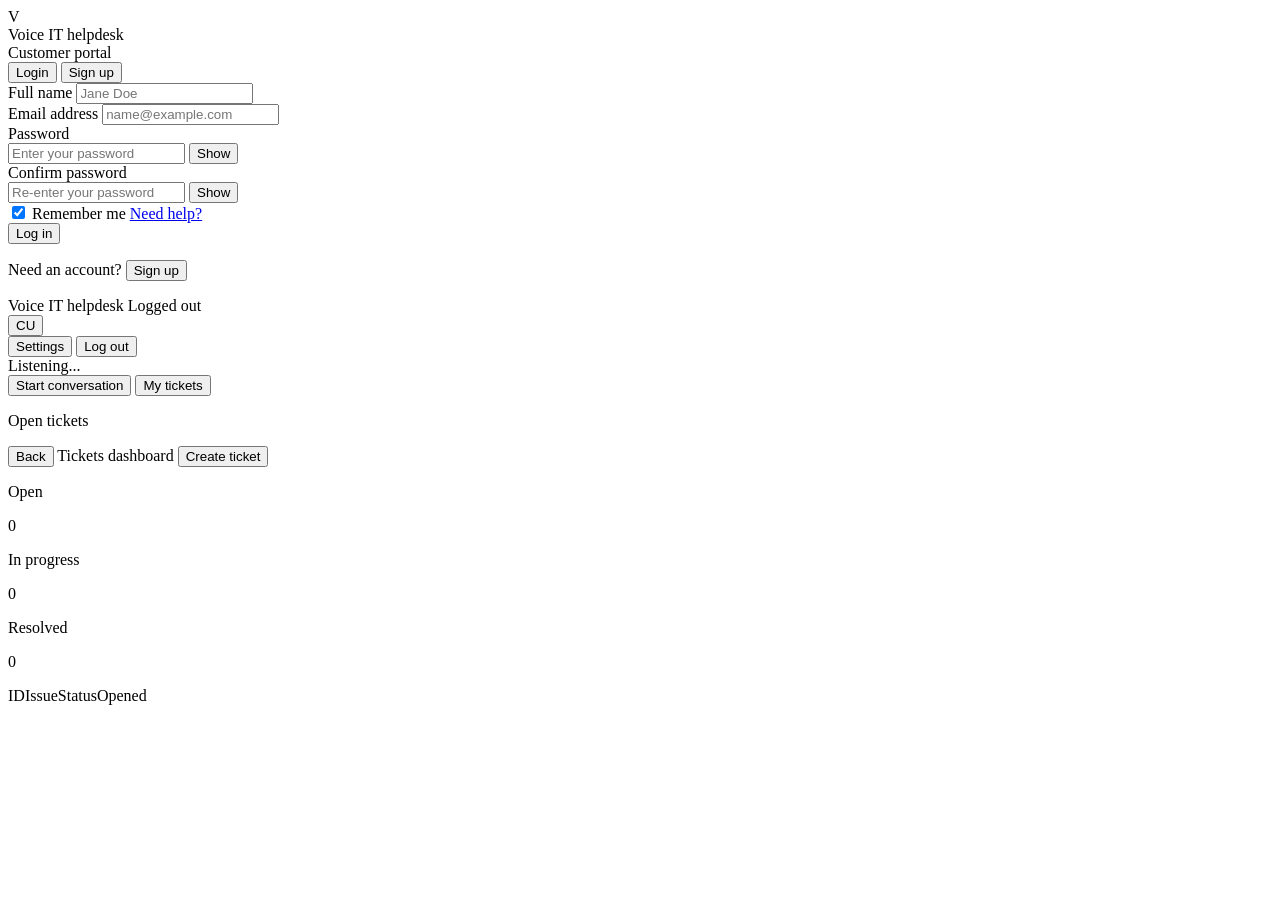
==== frontend/Login.html @ 1dd22ba6 "Login pages" ====
<!DOCTYPE html>
<html lang="en">
<head>
  <meta charset="UTF-8" />
  <meta name="viewport" content="width=device-width, initial-scale=1.0" />
  <title>Voice IT Helpdesk</title>
  <link rel="stylesheet" href="Login.css" />
</head>
<body>

  <div id="auth-screen" class="auth-screen">
    <div class="auth-card">
      <div class="brand-row">
        <div class="brand-icon">V</div>
        <div>
          <div class="brand-title">Voice IT helpdesk</div>
          <div class="brand-subtitle">Customer portal</div>
        </div>
      </div>

      <div class="auth-tabs" role="tablist" aria-label="Authentication options">
        <button type="button" class="auth-tab active" data-mode="login">Login</button>
        <button type="button" class="auth-tab" data-mode="signup">Sign up</button>
      </div>

      <form id="auth-form" novalidate>
        <div id="full-name-row" class="field hidden">
          <label for="full-name">Full name</label>
          <input id="full-name" name="full_name" type="text" placeholder="Jane Doe" maxlength="100" />
        </div>

        <div class="field">
          <label for="email">Email address</label>
          <input id="email" name="email" type="email" placeholder="name@example.com" autocomplete="email" required />
        </div>

        <div class="field">
          <label for="password">Password</label>
          <div class="password-wrap">
            <input id="password" name="password" type="password" placeholder="Enter your password" autocomplete="current-password" required />
            <button type="button" class="toggle-password" data-target="password" aria-label="Show password">Show</button>
          </div>
        </div>

        <div id="confirm-password-row" class="field hidden">
          <label for="confirm-password">Confirm password</label>
          <div class="password-wrap">
            <input id="confirm-password" name="confirm_password" type="password" placeholder="Re-enter your password" autocomplete="new-password" />
            <button type="button" class="toggle-password" data-target="confirm-password" aria-label="Show confirm password">Show</button>
          </div>
        </div>

        <div class="form-row compact">
          <label class="checkbox-row"><input type="checkbox" id="remember-me" checked /> Remember me</label>
          <a href="#" class="text-link" tabindex="-1">Need help?</a>
        </div>

        <div id="auth-message" class="auth-message" role="alert" aria-live="polite"></div>

        <button id="auth-submit" type="submit" class="primary-btn">Log in</button>
      </form>

      <p class="auth-footer">
        <span id="auth-switch-label">Need an account?</span>
        <button type="button" id="auth-switch" class="link-button">Sign up</button>
      </p>
    </div>
  </div>

  <div id="app-shell" class="hidden">
    <div class="app-card">
      <header class="app-header">
        <span class="app-title">Voice IT helpdesk</span>
        <span class="session-status">
          <span class="status-dot"></span>
          <span id="session-label">Session active</span>
        </span>

        <div class="profile-wrap">
          <button id="profile-btn" class="avatar-btn" aria-label="Profile menu">AR</button>
          <div id="profile-menu" class="profile-menu">
            <button id="settings-btn">Settings</button>
            <button id="logout-btn" class="danger">Log out</button>
          </div>
        </div>
      </header>

      <section id="chat-view">
        <div class="chat-layout">
          <div class="chat-panel">
            <div class="listening-pill">Listening...</div>

            <div id="message-list" class="message-list">
              <!-- messages injected by app.js -->
            </div>

            <div class="controls">
              <button id="start-btn">Start conversation</button>
              <button id="tickets-btn">My tickets</button>
            </div>
          </div>

          <div class="sidebar">
            <p class="sidebar-label">Open tickets</p>
            <div id="sidebar-tickets"></div>
          </div>
        </div>
      </section>

      <section id="dashboard-view" class="hidden">
        <div class="dashboard-toolbar">
          <button id="back-btn">Back</button>
          <span class="dashboard-title">Tickets dashboard</span>
          <button id="create-btn">Create ticket</button>
        </div>

        <div class="stats-row">
          <div class="stat-card"><p class="stat-label">Open</p><p id="stat-open" class="stat-value">0</p></div>
          <div class="stat-card"><p class="stat-label">In progress</p><p id="stat-progress" class="stat-value">0</p></div>
          <div class="stat-card"><p class="stat-label">Resolved</p><p id="stat-resolved" class="stat-value">0</p></div>
        </div>

        <div class="ticket-table">
          <div class="ticket-row header-row">
            <span>ID</span><span>Issue</span><span>Status</span><span>Opened</span><span></span>
          </div>
          <div id="ticket-rows"></div>
        </div>
      </section>
    </div>
  </div>

  <script src="login.js"></script>
</body>
</html>
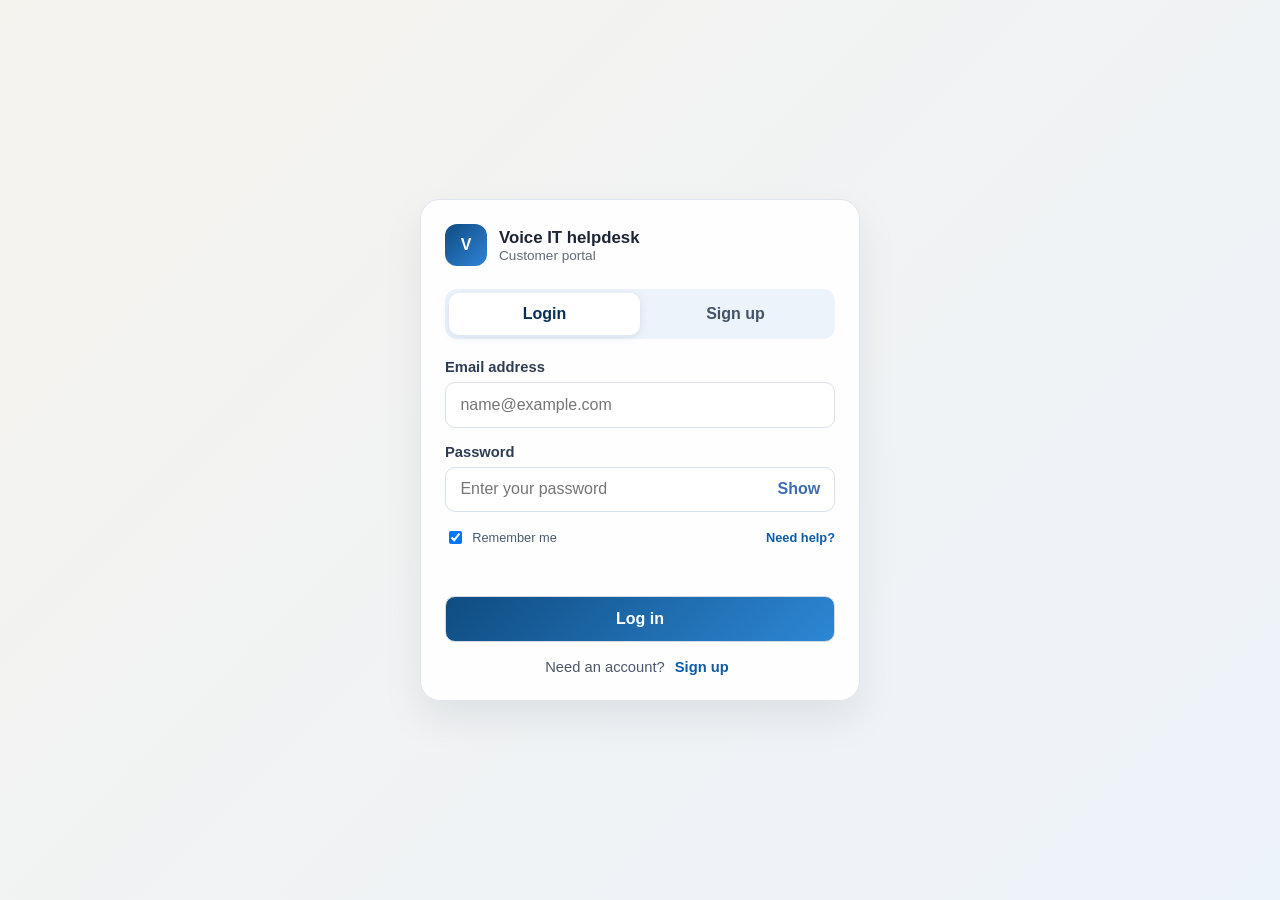
==== commit 01530829: "restructure codebase fixing" ====
--- a/frontend/Login.html
+++ b/frontend/Login.html
@@ -4,7 +4,7 @@
   <meta charset="UTF-8" />
   <meta name="viewport" content="width=device-width, initial-scale=1.0" />
   <title>Voice IT Helpdesk</title>
-  <link rel="stylesheet" href="Login.css" />
+  <link rel="stylesheet" href="login.css" />
 </head>
 <body>
 
--- a/frontend/login.css
+++ b/frontend/login.css
@@ -0,0 +1,586 @@
+* {
+  box-sizing: border-box;
+}
+
+body {
+  margin: 0;
+  font-family: -apple-system, BlinkMacSystemFont, "Segoe UI", Roboto, sans-serif;
+  background: linear-gradient(135deg, #f5f3ee 0%, #edf3fa 100%);
+  color: #1d2433;
+}
+
+button,
+input {
+  font: inherit;
+}
+
+button {
+  cursor: pointer;
+}
+
+.hidden {
+  display: none !important;
+}
+
+.auth-screen {
+  min-height: 100vh;
+  display: grid;
+  place-items: center;
+  padding: 2rem 1rem;
+}
+
+.auth-card {
+  width: min(100%, 440px);
+  background: rgba(255, 255, 255, 0.95);
+  border: 1px solid #dfe5ef;
+  border-radius: 20px;
+  box-shadow: 0 18px 40px rgba(14, 23, 38, 0.08);
+  padding: 1.5rem;
+}
+
+.brand-row {
+  display: flex;
+  align-items: center;
+  gap: 0.75rem;
+  margin-bottom: 1.4rem;
+}
+
+.brand-icon {
+  width: 42px;
+  height: 42px;
+  border-radius: 12px;
+  background: linear-gradient(135deg, #0f4c81 0%, #3083d9 100%);
+  color: #ffffff;
+  display: grid;
+  place-items: center;
+  font-weight: 700;
+}
+
+.brand-title {
+  font-weight: 700;
+  font-size: 1.05rem;
+}
+
+.brand-subtitle {
+  color: #5f6b7a;
+  font-size: 0.85rem;
+}
+
+.auth-tabs {
+  display: grid;
+  grid-template-columns: repeat(2, minmax(0, 1fr));
+  background: #edf3fa;
+  border-radius: 12px;
+  padding: 0.25rem;
+  margin-bottom: 1.25rem;
+}
+
+.auth-tab {
+  border: none;
+  background: transparent;
+  color: #42536a;
+  border-radius: 10px;
+  padding: 0.75rem 1rem;
+  font-weight: 600;
+}
+
+.auth-tab.active {
+  background: #ffffff;
+  color: #092f57;
+  box-shadow: 0 2px 8px rgba(15, 76, 129, 0.12);
+}
+
+.field {
+  margin-bottom: 1rem;
+}
+
+.field label {
+  display: block;
+  margin-bottom: 0.45rem;
+  color: #2f3d52;
+  font-size: 0.92rem;
+  font-weight: 600;
+}
+
+.field input {
+  width: 100%;
+  border: 1px solid #d7e1ec;
+  border-radius: 10px;
+  padding: 0.8rem 0.9rem;
+  background: #fff;
+  color: #142130;
+}
+
+.field input:focus {
+  outline: 2px solid rgba(48, 131, 217, 0.18);
+  border-color: #3b8fe9;
+}
+
+.password-wrap {
+  position: relative;
+}
+
+.password-wrap input {
+  padding-right: 4.5rem;
+}
+
+.toggle-password {
+  position: absolute;
+  top: 50%;
+  right: 0.55rem;
+  transform: translateY(-50%);
+  border: none;
+  background: transparent;
+  color: #3d6db2;
+  font-weight: 600;
+}
+
+.form-row {
+  display: flex;
+  align-items: center;
+  justify-content: space-between;
+  gap: 0.75rem;
+  margin: 0.25rem 0 1rem;
+}
+
+.form-row.compact {
+  font-size: 0.8rem;
+}
+
+.checkbox-row {
+  display: inline-flex;
+  align-items: center;
+  gap: 0.45rem;
+  color: #4a5b6f;
+}
+
+.checkbox-row input {
+  width: auto;
+}
+
+.text-link,
+.link-button {
+  color: #0d5ca7;
+  font-weight: 600;
+  text-decoration: none;
+  background: transparent;
+  border: none;
+}
+
+.auth-message {
+  min-height: 20px;
+  margin-bottom: 0.8rem;
+  font-size: 0.88rem;
+  font-weight: 600;
+}
+
+.auth-message.error {
+  color: #b12727;
+}
+
+.auth-message.success {
+  color: #1f7a50;
+}
+
+.primary-btn,
+.controls button,
+.dashboard-toolbar button {
+  border: 1px solid #d3d9e4;
+  border-radius: 10px;
+  background: linear-gradient(135deg, #0f4c81 0%, #2d87d4 100%);
+  color: #ffffff;
+  padding: 0.8rem 1rem;
+  font-weight: 600;
+}
+
+.primary-btn {
+  width: 100%;
+}
+
+.auth-footer {
+  text-align: center;
+  color: #49586c;
+  margin: 1rem 0 0;
+  font-size: 0.92rem;
+}
+
+.app-card {
+  max-width: 720px;
+  margin: 0 auto;
+  background: #ffffff;
+  border: 1px solid #e0ded6;
+  border-radius: 12px;
+  overflow: hidden;
+}
+
+.app-header {
+  display: flex;
+  align-items: center;
+  gap: 10px;
+  padding: 0.9rem 1.1rem;
+  border-bottom: 1px solid #e0ded6;
+  position: relative;
+}
+
+.app-title {
+  font-size: 15px;
+  font-weight: 600;
+}
+
+.session-status {
+  margin-left: auto;
+  display: flex;
+  align-items: center;
+  gap: 6px;
+  font-size: 12px;
+  color: #6b6a63;
+}
+
+.status-dot {
+  width: 8px;
+  height: 8px;
+  border-radius: 50%;
+  background: #3b6d11;
+}
+
+.profile-wrap {
+  position: relative;
+}
+
+.avatar-btn {
+  width: 32px;
+  height: 32px;
+  border-radius: 50%;
+  border: none;
+  background: #d6e6f8;
+  color: #0c447c;
+  font-size: 13px;
+  font-weight: 600;
+  cursor: pointer;
+}
+
+.profile-menu {
+  display: none;
+  position: absolute;
+  top: 40px;
+  right: 0;
+  background: #ffffff;
+  border: 1px solid #e0ded6;
+  border-radius: 8px;
+  min-width: 150px;
+  box-shadow: 0 4px 12px rgba(0, 0, 0, 0.08);
+  z-index: 10;
+  overflow: hidden;
+}
+
+.profile-menu.open {
+  display: block;
+}
+
+.profile-menu button {
+  width: 100%;
+  text-align: left;
+  border: none;
+  background: transparent;
+  padding: 10px 12px;
+  font-size: 13px;
+  cursor: pointer;
+}
+
+.profile-menu button:hover {
+  background: #f5f4ef;
+}
+
+.profile-menu button.danger {
+  color: #a32d2d;
+  border-top: 1px solid #e0ded6;
+}
+
+.chat-layout {
+  display: grid;
+  grid-template-columns: 2fr 1fr;
+}
+
+.chat-panel {
+  padding: 1rem;
+  border-right: 1px solid #e0ded6;
+}
+
+.listening-pill {
+  display: inline-flex;
+  align-items: center;
+  gap: 8px;
+  padding: 8px 12px;
+  background: #e6f1fb;
+  color: #185fa5;
+  border-radius: 8px;
+  margin-bottom: 1rem;
+  font-size: 13px;
+}
+
+.message-list {
+  display: flex;
+  flex-direction: column;
+  gap: 10px;
+  min-height: 120px;
+}
+
+.message {
+  max-width: 80%;
+  padding: 8px 12px;
+  border-radius: 8px;
+  font-size: 14px;
+}
+
+.message .role {
+  font-size: 12px;
+  color: #9c9a91;
+  margin: 0 0 2px;
+}
+
+.message p {
+  margin: 0;
+}
+
+.message.user {
+  align-self: flex-end;
+  background: #f1efe8;
+}
+
+.message.agent {
+  align-self: flex-start;
+  background: #ffffff;
+  border: 1px solid #e0ded6;
+}
+
+.controls {
+  display: flex;
+  gap: 8px;
+  margin-top: 1.25rem;
+}
+
+.controls button,
+.dashboard-toolbar button {
+  flex: 1;
+  padding: 8px 12px;
+  border-radius: 8px;
+  border: 1px solid #d3d1c7;
+  background: #ffffff;
+  color: #1d2433;
+  font-size: 14px;
+  cursor: pointer;
+}
+
+.controls button:hover,
+.dashboard-toolbar button:hover {
+  background: #f5f4ef;
+}
+
+.sidebar {
+  padding: 1rem;
+}
+
+.sidebar-label {
+  font-size: 13px;
+  color: #6b6a63;
+  margin: 0 0 10px;
+}
+
+.ticket-card {
+  border: 1px solid #e0ded6;
+  border-radius: 8px;
+  padding: 8px 10px;
+  margin-bottom: 8px;
+  font-size: 13px;
+}
+
+.ticket-card .status {
+  font-size: 12px;
+  color: #6b6a63;
+  margin-top: 2px;
+}
+
+#dashboard-view {
+  padding: 1rem;
+}
+
+.stats-row {
+  display: grid;
+  grid-template-columns: repeat(3, minmax(0, 1fr));
+  gap: 12px;
+  margin-top: 1rem;
+}
+
+.stat-card {
+  border: 1px solid #e0ded6;
+  background: #f9fafc;
+  border-radius: 10px;
+  padding: 0.8rem;
+}
+
+.stat-label {
+  margin: 0;
+  font-size: 12px;
+  color: #66809a;
+}
+
+.stat-value {
+  margin: 0.35rem 0 0;
+  font-size: 1.6rem;
+  font-weight: 700;
+}
+
+.ticket-table {
+  margin-top: 1rem;
+  border: 1px solid #e0ded6;
+  border-radius: 10px;
+  overflow: hidden;
+}
+
+.ticket-row {
+  display: grid;
+  grid-template-columns: 80px 2fr 1.2fr 1fr 90px;
+  gap: 0.5rem;
+  align-items: center;
+  padding: 0.8rem 0.9rem;
+  border-bottom: 1px solid #eee;
+}
+
+.header-row {
+  background: #f5f8fd;
+  font-weight: 700;
+  color: #4d5f77;
+}
+
+.status-open {
+  color: #1c6b46;
+}
+
+.status-in_progress {
+  color: #b66c08;
+}
+
+.status-resolved {
+  color: #275793;
+}
+
+.delete-btn {
+  background: #fff0f0;
+  border: 1px solid #f7c2c2;
+  color: #b12727;
+  border-radius: 8px;
+  padding: 0.45rem 0.6rem;
+}
+
+@media (max-width: 640px) {
+  body {
+    padding: 0;
+  }
+
+  .app-card {
+    border-radius: 0;
+  }
+
+  .chat-layout {
+    grid-template-columns: 1fr;
+  }
+
+  .chat-panel {
+    border-right: none;
+    border-bottom: 1px solid #e0ded6;
+  }
+
+  .stats-row {
+    grid-template-columns: 1fr;
+  }
+
+  .ticket-row {
+    grid-template-columns: 1fr;
+    gap: 0.3rem;
+    padding: 0.8rem 0.9rem;
+  }
+
+  .header-row {
+    display: none;
+  }
+}
+
+.dashboard-toolbar {
+  display: flex;
+  align-items: center;
+  gap: 8px;
+  margin-bottom: 1rem;
+}
+
+.dashboard-toolbar button {
+  flex: none;
+}
+
+.dashboard-title {
+  font-size: 15px;
+  font-weight: 600;
+}
+
+#create-btn {
+  margin-left: auto;
+}
+
+.stats-row {
+  display: grid;
+  grid-template-columns: repeat(3, 1fr);
+  gap: 10px;
+  margin-bottom: 1rem;
+}
+
+.stat-card {
+  background: #f1efe8;
+  border-radius: 8px;
+  padding: 12px;
+}
+
+.stat-label {
+  font-size: 12px;
+  color: #6b6a63;
+  margin: 0;
+}
+
+.stat-value {
+  font-size: 20px;
+  font-weight: 600;
+  margin: 4px 0 0;
+}
+
+.ticket-table {
+  border: 1px solid #e0ded6;
+  border-radius: 8px;
+  overflow: hidden;
+}
+
+.ticket-row {
+  display: grid;
+  grid-template-columns: 70px 1fr 100px 90px 36px;
+  gap: 8px;
+  padding: 10px 12px;
+  font-size: 13px;
+  align-items: center;
+  border-top: 1px solid #e0ded6;
+}
+
+.ticket-row.header-row {
+  background: #f1efe8;
+  color: #6b6a63;
+  font-size: 12px;
+  border-top: none;
+}
+
+.status-open { color: #a32d2d; }
+.status-in_progress { color: #854f0b; }
+.status-resolved { color: #3b6d11; }
+
+.delete-btn {
+  border: none;
+  background: transparent;
+  color: #a32d2d;
+  cursor: pointer;
+  font-size: 13px;
+}
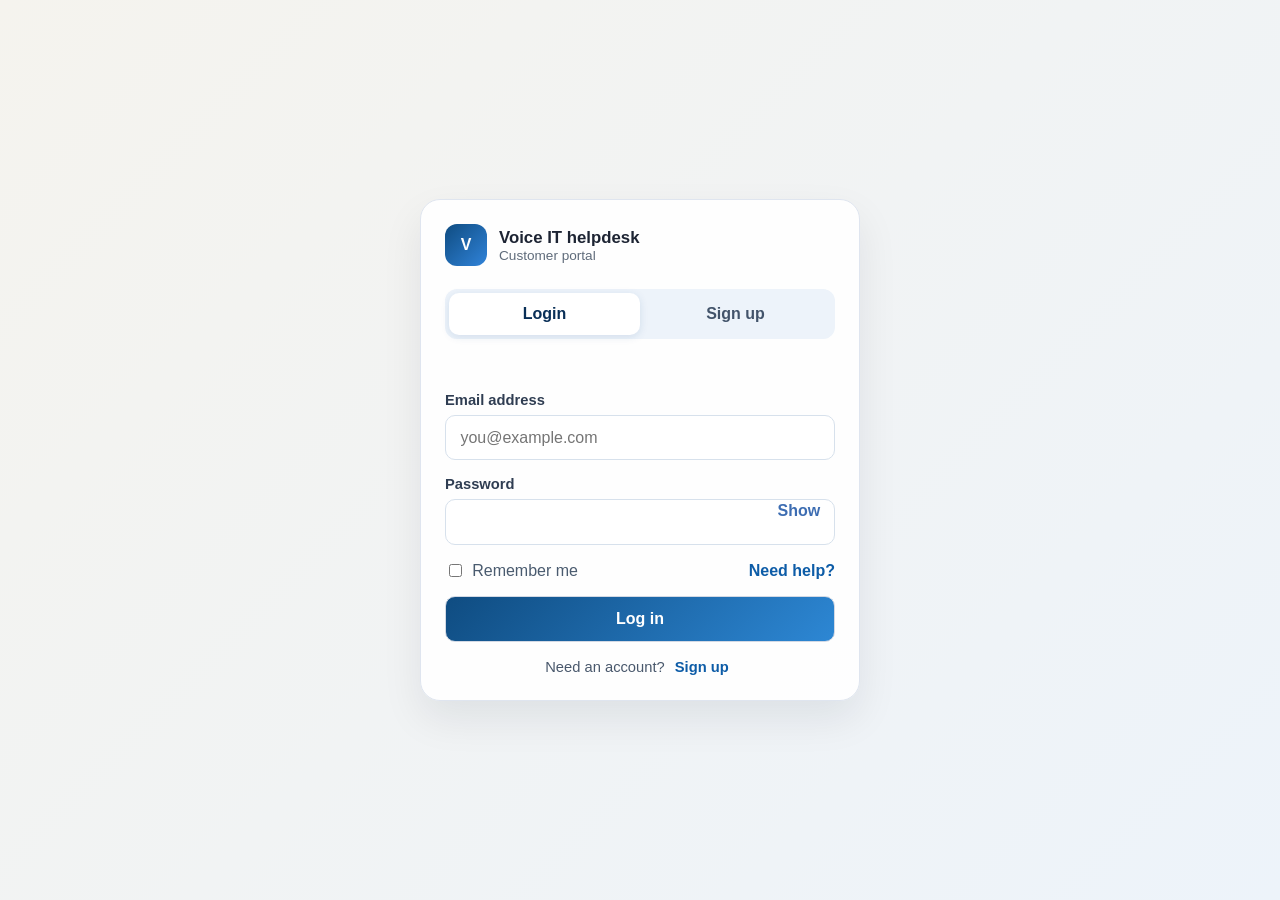
==== commit 16cc8830: "Connection made" ====
--- a/frontend/Login.html
+++ b/frontend/Login.html
@@ -1,135 +1,461 @@
 <!DOCTYPE html>
 <html lang="en">
 <head>
-  <meta charset="UTF-8" />
-  <meta name="viewport" content="width=device-width, initial-scale=1.0" />
-  <title>Voice IT Helpdesk</title>
-  <link rel="stylesheet" href="login.css" />
+    <meta charset="UTF-8">
+    <meta name="viewport" content="width=device-width, initial-scale=1.0">
+    <title>Voice IT Helpdesk</title>
+    <style>
+        * { box-sizing: border-box; }
+        body { margin: 0; font-family: -apple-system, BlinkMacSystemFont, "Segoe UI", Roboto, sans-serif; background: linear-gradient(135deg, #f5f3ee 0%, #edf3fa 100%); color: #1d2433; }
+        button, input { font: inherit; }
+        button { cursor: pointer; }
+        .hidden { display: none !important; }
+        .auth-screen { min-height: 100vh; display: grid; place-items: center; padding: 2rem 1rem; }
+        .auth-card { width: min(100%, 440px); background: rgba(255, 255, 255, 0.95); border: 1px solid #dfe5ef; border-radius: 20px; box-shadow: 0 18px 40px rgba(14, 23, 38, 0.08); padding: 1.5rem; }
+        .brand-row { display: flex; align-items: center; gap: 0.75rem; margin-bottom: 1.4rem; }
+        .brand-icon { width: 42px; height: 42px; border-radius: 12px; background: linear-gradient(135deg, #0f4c81 0%, #3083d9 100%); color: #ffffff; display: grid; place-items: center; font-weight: 700; }
+        .brand-title { font-weight: 700; font-size: 1.05rem; }
+        .brand-subtitle { color: #5f6b7a; font-size: 0.85rem; }
+        .auth-tabs { display: grid; grid-template-columns: repeat(2, minmax(0, 1fr)); background: #edf3fa; border-radius: 12px; padding: 0.25rem; margin-bottom: 1.25rem; }
+        .auth-tab { border: none; background: transparent; color: #42536a; border-radius: 10px; padding: 0.75rem 1rem; font-weight: 600; }
+        .auth-tab.active { background: #ffffff; color: #092f57; box-shadow: 0 2px 8px rgba(15, 76, 129, 0.12); }
+        .field { margin-bottom: 1rem; }
+        .field label { display: block; margin-bottom: 0.45rem; color: #2f3d52; font-size: 0.92rem; font-weight: 600; }
+        .field input { width: 100%; border: 1px solid #d7e1ec; border-radius: 10px; padding: 0.8rem 0.9rem; background: #fff; color: #142130; }
+        .field input:focus { outline: 2px solid rgba(48, 131, 217, 0.18); border-color: #3b8fe9; }
+        .password-wrap { position: relative; }
+        .password-wrap input { padding-right: 4.5rem; }
+        .toggle-password { position: absolute; top: 50%; right: 0.55rem; transform: translateY(-50%); border: none; background: transparent; color: #3d6db2; font-weight: 600; }
+        .form-row { display: flex; align-items: center; justify-content: space-between; gap: 0.75rem; margin: 0.25rem 0 1rem; }
+        .checkbox-row { display: inline-flex; align-items: center; gap: 0.45rem; color: #4a5b6f; }
+        .checkbox-row input { width: auto; }
+        .text-link, .link-button { color: #0d5ca7; font-weight: 600; text-decoration: none; background: transparent; border: none; }
+        .auth-message { min-height: 20px; margin-bottom: 0.8rem; font-size: 0.88rem; font-weight: 600; }
+        .auth-message.error { color: #b12727; }
+        .auth-message.success { color: #1f7a50; }
+        .primary-btn { width: 100%; border: 1px solid #d3d9e4; border-radius: 10px; background: linear-gradient(135deg, #0f4c81 0%, #2d87d4 100%); color: #ffffff; padding: 0.8rem 1rem; font-weight: 600; }
+        .auth-footer { text-align: center; color: #49586c; margin: 1rem 0 0; font-size: 0.92rem; }
+        .app-card { max-width: 720px; margin: 0 auto; background: #ffffff; border: 1px solid #e0ded6; border-radius: 12px; overflow: hidden; }
+        .app-header { display: flex; align-items: center; gap: 10px; padding: 0.9rem 1.1rem; border-bottom: 1px solid #e0ded6; position: relative; }
+        .app-title { font-size: 15px; font-weight: 600; }
+        .session-status { margin-left: auto; display: flex; align-items: center; gap: 6px; font-size: 12px; color: #6b6a63; }
+        .status-dot { width: 8px; height: 8px; border-radius: 50%; background: #3b6d11; }
+        .profile-wrap { position: relative; }
+        .avatar-btn { width: 32px; height: 32px; border-radius: 50%; border: none; background: #d6e6f8; color: #0c447c; font-size: 13px; font-weight: 600; cursor: pointer; }
+        .profile-menu { display: none; position: absolute; top: 40px; right: 0; background: #ffffff; border: 1px solid #e0ded6; border-radius: 8px; min-width: 150px; box-shadow: 0 4px 12px rgba(0, 0, 0, 0.08); z-index: 10; overflow: hidden; }
+        .profile-menu.open { display: block; }
+        .profile-menu button { width: 100%; text-align: left; border: none; background: transparent; padding: 10px 12px; font-size: 13px; cursor: pointer; }
+        .profile-menu button:hover { background: #f5f4ef; }
+        .profile-menu button.danger { color: #a32d2d; border-top: 1px solid #e0ded6; }
+        .chat-layout { display: grid; grid-template-columns: 2fr 1fr; }
+        .chat-panel { padding: 1rem; border-right: 1px solid #e0ded6; }
+        .listening-pill { display: inline-flex; align-items: center; gap: 8px; padding: 8px 12px; background: #e6f1fb; color: #185fa5; border-radius: 8px; margin-bottom: 1rem; font-size: 13px; }
+        .message-list { display: flex; flex-direction: column; gap: 10px; min-height: 120px; }
+        .message { max-width: 80%; padding: 8px 12px; border-radius: 8px; font-size: 14px; }
+        .message .role { font-size: 12px; color: #9c9a91; margin: 0 0 2px; }
+        .message p { margin: 0; }
+        .message.user { align-self: flex-end; background: #f1efe8; }
+        .message.agent { align-self: flex-start; background: #ffffff; border: 1px solid #e0ded6; }
+        .controls { display: flex; gap: 8px; margin-top: 1.25rem; }
+        .controls button, .dashboard-toolbar button { flex: 1; padding: 8px 12px; border-radius: 8px; border: 1px solid #d3d1c7; background: #ffffff; color: #1d2433; font-size: 14px; cursor: pointer; }
+        .controls button:hover, .dashboard-toolbar button:hover { background: #f5f4ef; }
+        .sidebar { padding: 1rem; }
+        .sidebar-label { font-size: 13px; color: #6b6a63; margin: 0 0 10px; }
+        .ticket-card { border: 1px solid #e0ded6; border-radius: 8px; padding: 8px 10px; margin-bottom: 8px; font-size: 13px; }
+        .ticket-card .status { font-size: 12px; color: #6b6a63; margin-top: 2px; }
+        #dashboard-view { padding: 1rem; }
+        .stats-row { display: grid; grid-template-columns: repeat(3, 1fr); gap: 10px; margin-bottom: 1rem; }
+        .stat-card { background: #f1efe8; border-radius: 8px; padding: 12px; }
+        .stat-label { font-size: 12px; color: #6b6a63; margin: 0; }
+        .stat-value { font-size: 20px; font-weight: 600; margin: 4px 0 0; }
+        .ticket-table { border: 1px solid #e0ded6; border-radius: 8px; overflow: hidden; margin-top: 1rem; }
+        .ticket-row { display: grid; grid-template-columns: 70px 1fr 100px 90px 36px; gap: 8px; padding: 10px 12px; font-size: 13px; align-items: center; border-top: 1px solid #e0ded6; }
+        .ticket-row.header-row { background: #f1efe8; color: #6b6a63; font-size: 12px; border-top: none; font-weight: 700; }
+        .status-open { color: #a32d2d; }
+        .status-in_progress { color: #854f0b; }
+        .status-resolved { color: #3b6d11; }
+        .delete-btn { border: none; background: transparent; color: #a32d2d; cursor: pointer; font-size: 13px; }
+        .dashboard-toolbar { display: flex; align-items: center; gap: 8px; margin-bottom: 1rem; }
+        .dashboard-toolbar button { flex: none; }
+        .dashboard-title { font-size: 15px; font-weight: 600; }
+        #create-btn { margin-left: auto; }
+        @media (max-width: 640px) {
+            body { padding: 0; }
+            .app-card { border-radius: 0; }
+            .chat-layout { grid-template-columns: 1fr; }
+            .chat-panel { border-right: none; border-bottom: 1px solid #e0ded6; }
+            .stats-row { grid-template-columns: 1fr; }
+            .ticket-row { grid-template-columns: 1fr; gap: 0.3rem; padding: 0.8rem 0.9rem; }
+            .ticket-row.header-row { display: none; }
+        }
+    </style>
 </head>
 <body>
-
-  <div id="auth-screen" class="auth-screen">
-    <div class="auth-card">
-      <div class="brand-row">
-        <div class="brand-icon">V</div>
-        <div>
-          <div class="brand-title">Voice IT helpdesk</div>
-          <div class="brand-subtitle">Customer portal</div>
+    <!-- Auth Screen -->
+    <div id="auth-screen" class="auth-screen">
+        <div class="auth-card">
+            <div class="brand-row">
+                <div class="brand-icon">V</div>
+                <div>
+                    <div class="brand-title">Voice IT helpdesk</div>
+                    <div class="brand-subtitle">Customer portal</div>
+                </div>
+            </div>
+            <div class="auth-tabs">
+                <button class="auth-tab active" data-mode="login">Login</button>
+                <button class="auth-tab" data-mode="signup">Sign up</button>
+            </div>
+            <form id="auth-form">
+                <div id="auth-message" class="auth-message"></div>
+                <div id="full-name-row" class="field hidden">
+                    <label for="full-name">Full name</label>
+                    <input type="text" id="full-name" name="full_name" placeholder="John Doe">
+                </div>
+                <div class="field">
+                    <label for="email">Email address</label>
+                    <input type="email" id="email" name="email" placeholder="you@example.com" required>
+                </div>
+                <div class="field password-wrap">
+                    <label for="password">Password</label>
+                    <input type="password" id="password" name="password" required>
+                    <button type="button" class="toggle-password" data-target="password" aria-label="Show password">Show</button>
+                </div>
+                <div id="confirm-password-row" class="field password-wrap hidden">
+                    <label for="confirm-password">Confirm password</label>
+                    <input type="password" id="confirm-password" name="confirm_password" required>
+                    <button type="button" class="toggle-password" data-target="confirm-password" aria-label="Show password">Show</button>
+                </div>
+                <div class="form-row">
+                    <label class="checkbox-row">
+                        <input type="checkbox" id="remember-me" name="remember_me">
+                        Remember me
+                    </label>
+                    <a href="#" class="text-link">Need help?</a>
+                </div>
+                <button type="submit" id="auth-submit" class="primary-btn">Log in</button>
+            </form>
+            <div class="auth-footer">
+                <span id="auth-switch-label">Need an account?</span>
+                <button type="button" id="auth-switch" class="link-button">Sign up</button>
+            </div>
         </div>
-      </div>
-
-      <div class="auth-tabs" role="tablist" aria-label="Authentication options">
-        <button type="button" class="auth-tab active" data-mode="login">Login</button>
-        <button type="button" class="auth-tab" data-mode="signup">Sign up</button>
-      </div>
-
-      <form id="auth-form" novalidate>
-        <div id="full-name-row" class="field hidden">
-          <label for="full-name">Full name</label>
-          <input id="full-name" name="full_name" type="text" placeholder="Jane Doe" maxlength="100" />
+    </div>
+
+    <!-- App Shell (Hidden by default) -->
+    <div id="app-shell" class="hidden">
+        <div class="app-card">
+            <div class="app-header">
+                <div class="brand-icon" style="width: 32px; height: 32px; font-size: 14px;">V</div>
+                <div class="app-title">Voice IT helpdesk</div>
+                <div class="session-status">
+                    <span class="status-dot"></span>
+                    <span id="session-label">Session active</span>
+                </div>
+                <div class="profile-wrap">
+                    <button id="profile-btn" class="avatar-btn" title="Customer">CU</button>
+                    <div id="profile-menu" class="profile-menu">
+                        <button id="settings-btn">Settings</button>
+                        <button id="logout-btn" class="danger">Log out</button>
+                    </div>
+                </div>
+            </div>
+            
+            <div id="chat-view" class="chat-layout">
+                <div class="chat-panel">
+                    <div class="listening-pill">
+                        <span class="status-dot" style="background: #3b8fe9;"></span>
+                        Listening...
+                    </div>
+                    <div id="message-list" class="message-list"></div>
+                    <div class="controls">
+                        <button id="start-btn">Start conversation</button>
+                        <button id="tickets-btn">My tickets</button>
+                    </div>
+                </div>
+                <div class="sidebar">
+                    <div class="sidebar-label">Open tickets</div>
+                    <div id="sidebar-tickets"></div>
+                </div>
+            </div>
+
+            <div id="dashboard-view" class="hidden">
+                <div style="padding: 1rem;">
+                    <div class="dashboard-toolbar">
+                        <button id="back-btn">Back</button>
+                        <div class="dashboard-title">Tickets dashboard</div>
+                        <button id="create-btn">Create ticket</button>
+                    </div>
+                    <div class="stats-row">
+                        <div class="stat-card">
+                            <div class="stat-label">Open</div>
+                            <div id="stat-open" class="stat-value">0</div>
+                        </div>
+                        <div class="stat-card">
+                            <div class="stat-label">In progress</div>
+                            <div id="stat-progress" class="stat-value">0</div>
+                        </div>
+                        <div class="stat-card">
+                            <div class="stat-label">Resolved</div>
+                            <div id="stat-resolved" class="stat-value">0</div>
+                        </div>
+                    </div>
+                    <div class="ticket-table">
+                        <div class="ticket-row header-row">
+                            <span>ID</span>
+                            <span>Issue</span>
+                            <span>Status</span>
+                            <span>Opened</span>
+                            <span></span>
+                        </div>
+                        <div id="ticket-rows"></div>
+                    </div>
+                </div>
+            </div>
         </div>
-
-        <div class="field">
-          <label for="email">Email address</label>
-          <input id="email" name="email" type="email" placeholder="name@example.com" autocomplete="email" required />
-        </div>
-
-        <div class="field">
-          <label for="password">Password</label>
-          <div class="password-wrap">
-            <input id="password" name="password" type="password" placeholder="Enter your password" autocomplete="current-password" required />
-            <button type="button" class="toggle-password" data-target="password" aria-label="Show password">Show</button>
-          </div>
-        </div>
-
-        <div id="confirm-password-row" class="field hidden">
-          <label for="confirm-password">Confirm password</label>
-          <div class="password-wrap">
-            <input id="confirm-password" name="confirm_password" type="password" placeholder="Re-enter your password" autocomplete="new-password" />
-            <button type="button" class="toggle-password" data-target="confirm-password" aria-label="Show confirm password">Show</button>
-          </div>
-        </div>
-
-        <div class="form-row compact">
-          <label class="checkbox-row"><input type="checkbox" id="remember-me" checked /> Remember me</label>
-          <a href="#" class="text-link" tabindex="-1">Need help?</a>
-        </div>
-
-        <div id="auth-message" class="auth-message" role="alert" aria-live="polite"></div>
-
-        <button id="auth-submit" type="submit" class="primary-btn">Log in</button>
-      </form>
-
-      <p class="auth-footer">
-        <span id="auth-switch-label">Need an account?</span>
-        <button type="button" id="auth-switch" class="link-button">Sign up</button>
-      </p>
     </div>
-  </div>
-
-  <div id="app-shell" class="hidden">
-    <div class="app-card">
-      <header class="app-header">
-        <span class="app-title">Voice IT helpdesk</span>
-        <span class="session-status">
-          <span class="status-dot"></span>
-          <span id="session-label">Session active</span>
-        </span>
-
-        <div class="profile-wrap">
-          <button id="profile-btn" class="avatar-btn" aria-label="Profile menu">AR</button>
-          <div id="profile-menu" class="profile-menu">
-            <button id="settings-btn">Settings</button>
-            <button id="logout-btn" class="danger">Log out</button>
-          </div>
-        </div>
-      </header>
-
-      <section id="chat-view">
-        <div class="chat-layout">
-          <div class="chat-panel">
-            <div class="listening-pill">Listening...</div>
-
-            <div id="message-list" class="message-list">
-              <!-- messages injected by app.js -->
-            </div>
-
-            <div class="controls">
-              <button id="start-btn">Start conversation</button>
-              <button id="tickets-btn">My tickets</button>
-            </div>
-          </div>
-
-          <div class="sidebar">
-            <p class="sidebar-label">Open tickets</p>
-            <div id="sidebar-tickets"></div>
-          </div>
-        </div>
-      </section>
-
-      <section id="dashboard-view" class="hidden">
-        <div class="dashboard-toolbar">
-          <button id="back-btn">Back</button>
-          <span class="dashboard-title">Tickets dashboard</span>
-          <button id="create-btn">Create ticket</button>
-        </div>
-
-        <div class="stats-row">
-          <div class="stat-card"><p class="stat-label">Open</p><p id="stat-open" class="stat-value">0</p></div>
-          <div class="stat-card"><p class="stat-label">In progress</p><p id="stat-progress" class="stat-value">0</p></div>
-          <div class="stat-card"><p class="stat-label">Resolved</p><p id="stat-resolved" class="stat-value">0</p></div>
-        </div>
-
-        <div class="ticket-table">
-          <div class="ticket-row header-row">
-            <span>ID</span><span>Issue</span><span>Status</span><span>Opened</span><span></span>
-          </div>
-          <div id="ticket-rows"></div>
-        </div>
-      </section>
-    </div>
-  </div>
-
-  <script src="login.js"></script>
+
+    <script>
+        const API_BASE = "http://127.0.0.1:8000/api";
+        let sessionId = null;
+        const state = { authMode: "login", user: null };
+        const authScreen = document.getElementById("auth-screen");
+        const appShell = document.getElementById("app-shell");
+        const authForm = document.getElementById("auth-form");
+        const authMessageEl = document.getElementById("auth-message");
+        const authSubmitBtn = document.getElementById("auth-submit");
+        const authSwitchBtn = document.getElementById("auth-switch");
+        const authSwitchLabel = document.getElementById("auth-switch-label");
+        const fullNameRow = document.getElementById("full-name-row");
+        const confirmPasswordRow = document.getElementById("confirm-password-row");
+        const profileBtn = document.getElementById("profile-btn");
+        const profileMenu = document.getElementById("profile-menu");
+        const logoutBtn = document.getElementById("logout-btn");
+        const settingsBtn = document.getElementById("settings-btn");
+        const sessionLabel = document.getElementById("session-label");
+        const chatView = document.getElementById("chat-view");
+        const dashboardView = document.getElementById("dashboard-view");
+        const ticketsBtn = document.getElementById("tickets-btn");
+        const backBtn = document.getElementById("back-btn");
+        const createBtn = document.getElementById("create-btn");
+        const startBtn = document.getElementById("start-btn");
+        const messageList = document.getElementById("message-list");
+        const sidebarTickets = document.getElementById("sidebar-tickets");
+        const ticketRows = document.getElementById("ticket-rows");
+        const statOpen = document.getElementById("stat-open");
+        const statProgress = document.getElementById("stat-progress");
+        const statResolved = document.getElementById("stat-resolved");
+
+        function setAuthMessage(message, type = "error") {
+            authMessageEl.textContent = message || "";
+            authMessageEl.classList.toggle("error", type === "error");
+            authMessageEl.classList.toggle("success", type === "success");
+        }
+
+        function setAuthMode(mode) {
+            state.authMode = mode;
+            const isSignup = mode === "signup";
+            fullNameRow.classList.toggle("hidden", !isSignup);
+            confirmPasswordRow.classList.toggle("hidden", !isSignup);
+            document.getElementById("full-name").required = isSignup;
+            document.getElementById("confirm-password").required = isSignup;
+            document.querySelectorAll(".auth-tab").forEach((tab) => {
+                tab.classList.toggle("active", tab.dataset.mode === mode);
+            });
+            if (isSignup) {
+                authSubmitBtn.textContent = "Create account";
+                authSwitchLabel.textContent = "Already have an account?";
+                authSwitchBtn.textContent = "Login";
+                document.getElementById("remember-me").closest(".form-row").classList.add("hidden");
+            } else {
+                authSubmitBtn.textContent = "Log in";
+                authSwitchLabel.textContent = "Need an account?";
+                authSwitchBtn.textContent = "Sign up";
+                document.getElementById("remember-me").closest(".form-row").classList.remove("hidden");
+            }
+        }
+
+        function getInitials(name) {
+            const cleanName = (name || "Customer").trim();
+            const parts = cleanName.split(/\s+/).filter(Boolean);
+            if (parts.length >= 2) return `${parts[0][0]}${parts[1][0]}`.toUpperCase();
+            return cleanName.slice(0, 2).toUpperCase() || "CU";
+        }
+
+        function updateProfile() {
+            if (!state.user) {
+                profileBtn.textContent = "CU";
+                profileBtn.title = "Customer";
+                sessionLabel.textContent = "Logged out";
+                return;
+            }
+            profileBtn.textContent = getInitials(state.user.full_name || state.user.email);
+            profileBtn.title = state.user.full_name || state.user.email;
+            sessionLabel.textContent = `Welcome, ${state.user.full_name?.split(" ")[0] || "customer"}`;
+        }
+
+        function showAppView() {
+            authScreen.classList.add("hidden");
+            appShell.classList.remove("hidden");
+            updateProfile();
+            loadTickets();
+        }
+
+        function showAuthView() {
+            appShell.classList.add("hidden");
+            authScreen.classList.remove("hidden");
+            setAuthMessage("");
+            updateProfile();
+        }
+
+        async function apiFetch(path, options = {}) {
+            const requestHeaders = { Accept: "application/json", ...(options.headers || {}) };
+            if (options.body && !requestHeaders["Content-Type"]) requestHeaders["Content-Type"] = "application/json";
+            const response = await fetch(`${API_BASE}${path}`, { ...options, credentials: "include", headers: requestHeaders });
+            const contentType = response.headers.get("content-type") || "";
+            const payload = contentType.includes("application/json") ? await response.json() : await response.text();
+            if (!response.ok) {
+                const message = payload?.detail || payload?.message || "Request failed.";
+                const errorMessage = Array.isArray(message) ? message.map((entry) => entry.msg || entry).join(" ") : message;
+                throw new Error(errorMessage);
+            }
+            return payload;
+        }
+
+        async function checkAuthState() {
+            try {
+                state.user = await apiFetch("/auth/me");
+                showAppView();
+            } catch (error) {
+                state.user = null;
+                showAuthView();
+            }
+        }
+
+        async function loadTickets() {
+            try {
+                const tickets = await apiFetch("/tickets");
+                renderSidebarTickets(tickets);
+                renderDashboardTickets(tickets);
+            } catch (error) {
+                console.error("Unable to load tickets:", error);
+            }
+        }
+
+        function addMessage(role, text) {
+            const el = document.createElement("div");
+            el.className = `message ${role}`;
+            el.innerHTML = `<p class="role">${role === "user" ? "User" : "Agent"}</p><p>${text}</p>`;
+            messageList.appendChild(el);
+        }
+
+        function renderSidebarTickets(tickets) {
+            sidebarTickets.innerHTML = "";
+            tickets.slice(0, 3).forEach((ticket) => {
+                const el = document.createElement("div");
+                el.className = "ticket-card";
+                el.innerHTML = `<div>#${ticket.id} &middot; ${ticket.issue}</div><div class="status">Status: ${ticket.status.replace("_", " ")}</div>`;
+                sidebarTickets.appendChild(el);
+            });
+        }
+
+        function renderDashboardTickets(tickets) {
+            ticketRows.innerHTML = "";
+            let open = 0, inProgress = 0, resolved = 0;
+            tickets.forEach((ticket) => {
+                if (ticket.status === "open") open += 1;
+                if (ticket.status === "in_progress") inProgress += 1;
+                if (ticket.status === "resolved") resolved += 1;
+                const row = document.createElement("div");
+                row.className = "ticket-row";
+                row.innerHTML = `<span>#${ticket.id}</span><span>${ticket.issue}</span><span class="status-${ticket.status}">${ticket.status.replace("_", " ")}</span><span>${ticket.opened}</span><button class="delete-btn" data-id="${ticket.id}" aria-label="Delete ticket ${ticket.id}">Delete</button>`;
+                ticketRows.appendChild(row);
+            });
+            statOpen.textContent = open;
+            statProgress.textContent = inProgress;
+            statResolved.textContent = resolved;
+            document.querySelectorAll(".delete-btn").forEach((btn) => {
+                btn.addEventListener("click", async () => {
+                    await apiFetch(`/tickets/${btn.dataset.id}`, { method: "DELETE" });
+                    await loadTickets();
+                });
+            });
+        }
+
+        async function handleAuthSubmit(event) {
+            event.preventDefault();
+            const formData = new FormData(authForm);
+            const fullName = (formData.get("full_name") || "").toString().trim();
+            const email = (formData.get("email") || "").toString().trim();
+            const password = (formData.get("password") || "").toString();
+            const confirmPassword = (formData.get("confirm_password") || "").toString();
+            try {
+                if (state.authMode === "signup") {
+                    if (!fullName) throw new Error("Full name is required.");
+                    if (password !== confirmPassword) throw new Error("Passwords do not match.");
+                    await apiFetch("/auth/register", { method: "POST", body: JSON.stringify({ full_name: fullName, email, password, confirm_password: confirmPassword }) });
+                    setAuthMode("login");
+                    document.getElementById("email").value = email;
+                    setAuthMessage("Account created successfully. You can now log in.", "success");
+                    return;
+                }
+                if (!email || !password) throw new Error("Email and password are required.");
+                const user = await apiFetch("/auth/login", { method: "POST", body: JSON.stringify({ email, password }) });
+                state.user = user;
+                showAppView();
+            } catch (error) {
+                setAuthMessage(error.message || "Unable to process your request.");
+            }
+        }
+
+        function bindAuthControls() {
+            document.querySelectorAll(".auth-tab").forEach((tab) => {
+                tab.addEventListener("click", () => { setAuthMode(tab.dataset.mode); setAuthMessage(""); });
+            });
+            authSwitchBtn.addEventListener("click", () => {
+                const nextMode = state.authMode === "login" ? "signup" : "login";
+                setAuthMode(nextMode); setAuthMessage("");
+            });
+            authForm.addEventListener("submit", handleAuthSubmit);
+            document.querySelectorAll(".toggle-password").forEach((button) => {
+                button.addEventListener("click", () => {
+                    const input = document.getElementById(button.dataset.target);
+                    if (!input) return;
+                    const isPassword = input.type === "password";
+                    input.type = isPassword ? "text" : "password";
+                    button.textContent = isPassword ? "Hide" : "Show";
+                    button.setAttribute("aria-label", isPassword ? "Hide password" : "Show password");
+                });
+            });
+        }
+
+        profileBtn.addEventListener("click", () => profileMenu.classList.toggle("open"));
+        document.addEventListener("click", (event) => {
+            if (!profileBtn.contains(event.target) && !profileMenu.contains(event.target)) profileMenu.classList.remove("open");
+        });
+        logoutBtn.addEventListener("click", async () => {
+            try { await apiFetch("/auth/logout", { method: "POST" }); state.user = null; showAuthView(); } 
+            catch (error) { console.error("Logout failed:", error); showAuthView(); }
+        });
+        settingsBtn.addEventListener("click", () => alert("Settings screen not built yet — placeholder for now."));
+        ticketsBtn.addEventListener("click", async () => { chatView.classList.add("hidden"); dashboardView.classList.remove("hidden"); await loadTickets(); });
+        backBtn.addEventListener("click", () => { dashboardView.classList.add("hidden"); chatView.classList.remove("hidden"); });
+        startBtn.addEventListener("click", async () => {
+            const response = await apiFetch("/session/start", { method: "POST" });
+            sessionId = response.session_id;
+            addMessage("user", "My VPN isn't working");
+            const msg = await apiFetch("/message", { method: "POST", body: JSON.stringify({ session_id: sessionId, text: "My VPN isn't working" }) });
+            addMessage("agent", msg.text);
+        });
+        createBtn.addEventListener("click", async () => {
+            const issue = prompt("Describe the issue:", "New ticket");
+            if (!issue) return;
+            await apiFetch("/tickets", { method: "POST", body: JSON.stringify({ issue }) });
+            await loadTickets();
+        });
+
+        bindAuthControls();
+        setAuthMode("login");
+        checkAuthState();
+    </script>
 </body>
-</html>
+</html>
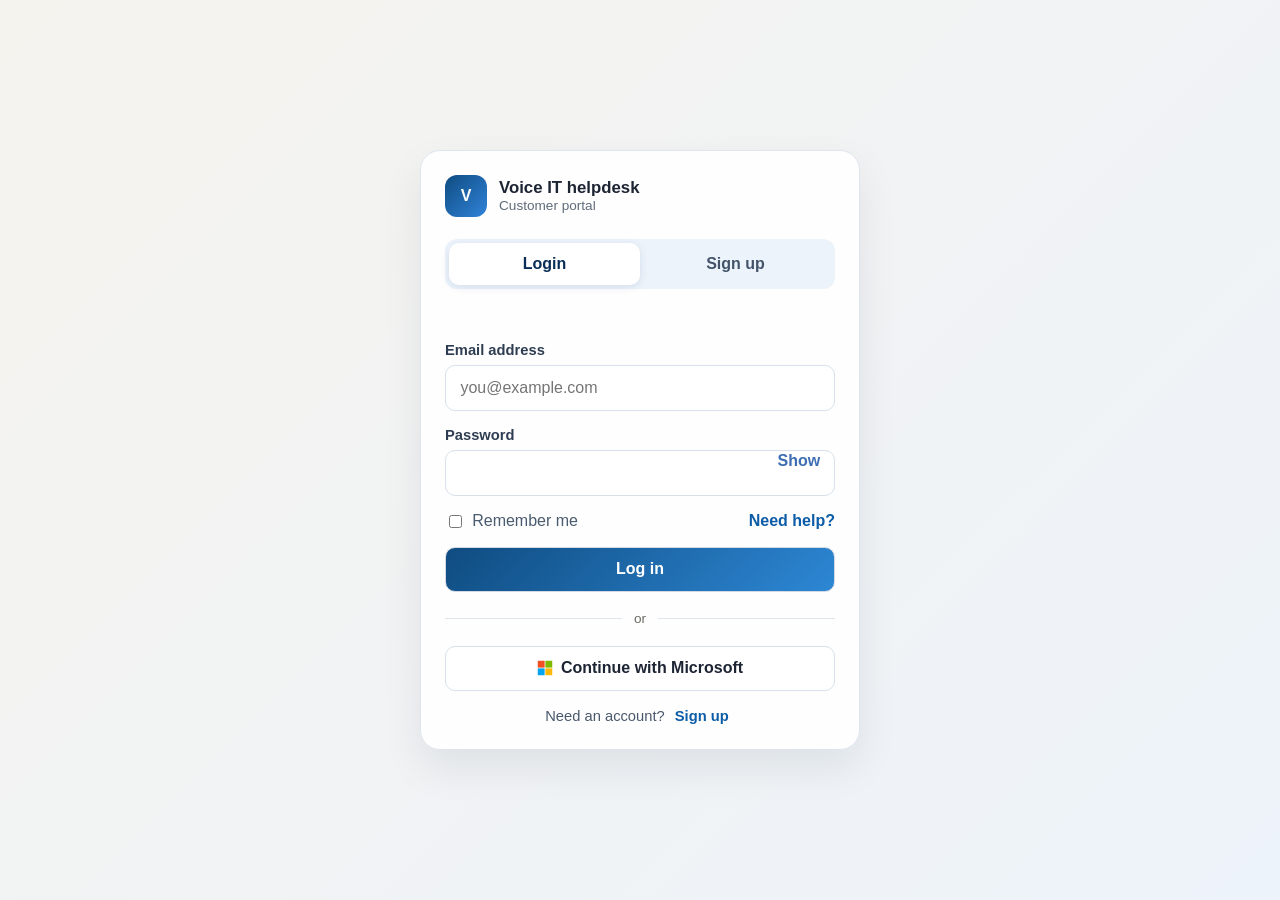
==== commit bcbacdb6: "Entra ID added" ====
--- a/frontend/Login.html
+++ b/frontend/Login.html
@@ -34,6 +34,10 @@
         .auth-message.error { color: #b12727; }
         .auth-message.success { color: #1f7a50; }
         .primary-btn { width: 100%; border: 1px solid #d3d9e4; border-radius: 10px; background: linear-gradient(135deg, #0f4c81 0%, #2d87d4 100%); color: #ffffff; padding: 0.8rem 1rem; font-weight: 600; }
+        .secondary-btn { width: 100%; border: 1px solid #d7e1ec; border-radius: 10px; background: #ffffff; color: #1d2433; padding: 0.8rem 1rem; font-weight: 600; display:flex; align-items:center; justify-content:center; gap:8px; }
+        .secondary-btn:hover { background: #f5f7fb; }
+        .divider { display: flex; align-items: center; gap: 12px; margin: 1.2rem 0; color: #6b6a63; font-size: 0.85rem; }
+        .divider::before, .divider::after { content: ""; flex: 1; height: 1px; background: #dfe5ef; }
         .auth-footer { text-align: center; color: #49586c; margin: 1rem 0 0; font-size: 0.92rem; }
         .app-card { max-width: 720px; margin: 0 auto; background: #ffffff; border: 1px solid #e0ded6; border-radius: 12px; overflow: hidden; }
         .app-header { display: flex; align-items: center; gap: 10px; padding: 0.9rem 1.1rem; border-bottom: 1px solid #e0ded6; position: relative; }
@@ -133,6 +137,13 @@
                     <a href="#" class="text-link">Need help?</a>
                 </div>
                 <button type="submit" id="auth-submit" class="primary-btn">Log in</button>
+
+                <!-- Microsoft Entra ID -->
+                <div class="divider">or</div>
+                <button type="button" id="ms-login-btn" class="secondary-btn">
+                    <svg width="16" height="16" viewBox="0 0 21 21" xmlns="http://www.w3.org/2000/svg"><rect x="1" y="1" width="9" height="9" fill="#f25022"/><rect x="1" y="11" width="9" height="9" fill="#00a4ef"/><rect x="11" y="1" width="9" height="9" fill="#7fba00"/><rect x="11" y="11" width="9" height="9" fill="#ffb900"/></svg>
+                    Continue with Microsoft
+                </button>
             </form>
             <div class="auth-footer">
                 <span id="auth-switch-label">Need an account?</span>
@@ -215,7 +226,8 @@
     </div>
 
     <script>
-        const API_BASE = "http://127.0.0.1:8000/api";
+        // Use relative API base so it works on both localhost:8000 and 127.0.0.1:8000
+        const API_BASE = window.location.origin + "/api";
         let sessionId = null;
         const state = { authMode: "login", user: null };
         const authScreen = document.getElementById("auth-screen");
@@ -244,6 +256,7 @@
         const statOpen = document.getElementById("stat-open");
         const statProgress = document.getElementById("stat-progress");
         const statResolved = document.getElementById("stat-resolved");
+        const msLoginBtn = document.getElementById("ms-login-btn");
 
         function setAuthMessage(message, type = "error") {
             authMessageEl.textContent = message || "";
@@ -290,7 +303,8 @@
             }
             profileBtn.textContent = getInitials(state.user.full_name || state.user.email);
             profileBtn.title = state.user.full_name || state.user.email;
-            sessionLabel.textContent = `Welcome, ${state.user.full_name?.split(" ")[0] || "customer"}`;
+            const providerBadge = state.user.auth_provider === 'microsoft' ? ' (Microsoft)' : '';
+            sessionLabel.textContent = `Welcome, ${state.user.full_name?.split(" ")[0] || "customer"}${providerBadge}`;
         }
 
         function showAppView() {
@@ -426,6 +440,10 @@
                     button.setAttribute("aria-label", isPassword ? "Hide password" : "Show password");
                 });
             });
+            // Microsoft Entra ID login
+            msLoginBtn.addEventListener("click", () => {
+                window.location.href = `${API_BASE}/auth/microsoft/login`;
+            });
         }
 
         profileBtn.addEventListener("click", () => profileMenu.classList.toggle("open"));
@@ -433,7 +451,11 @@
             if (!profileBtn.contains(event.target) && !profileMenu.contains(event.target)) profileMenu.classList.remove("open");
         });
         logoutBtn.addEventListener("click", async () => {
-            try { await apiFetch("/auth/logout", { method: "POST" }); state.user = null; showAuthView(); } 
+            try { 
+                await apiFetch("/auth/logout", { method: "POST" }); 
+                state.user = null; 
+                showAuthView(); 
+            } 
             catch (error) { console.error("Logout failed:", error); showAuthView(); }
         });
         settingsBtn.addEventListener("click", () => alert("Settings screen not built yet — placeholder for now."));
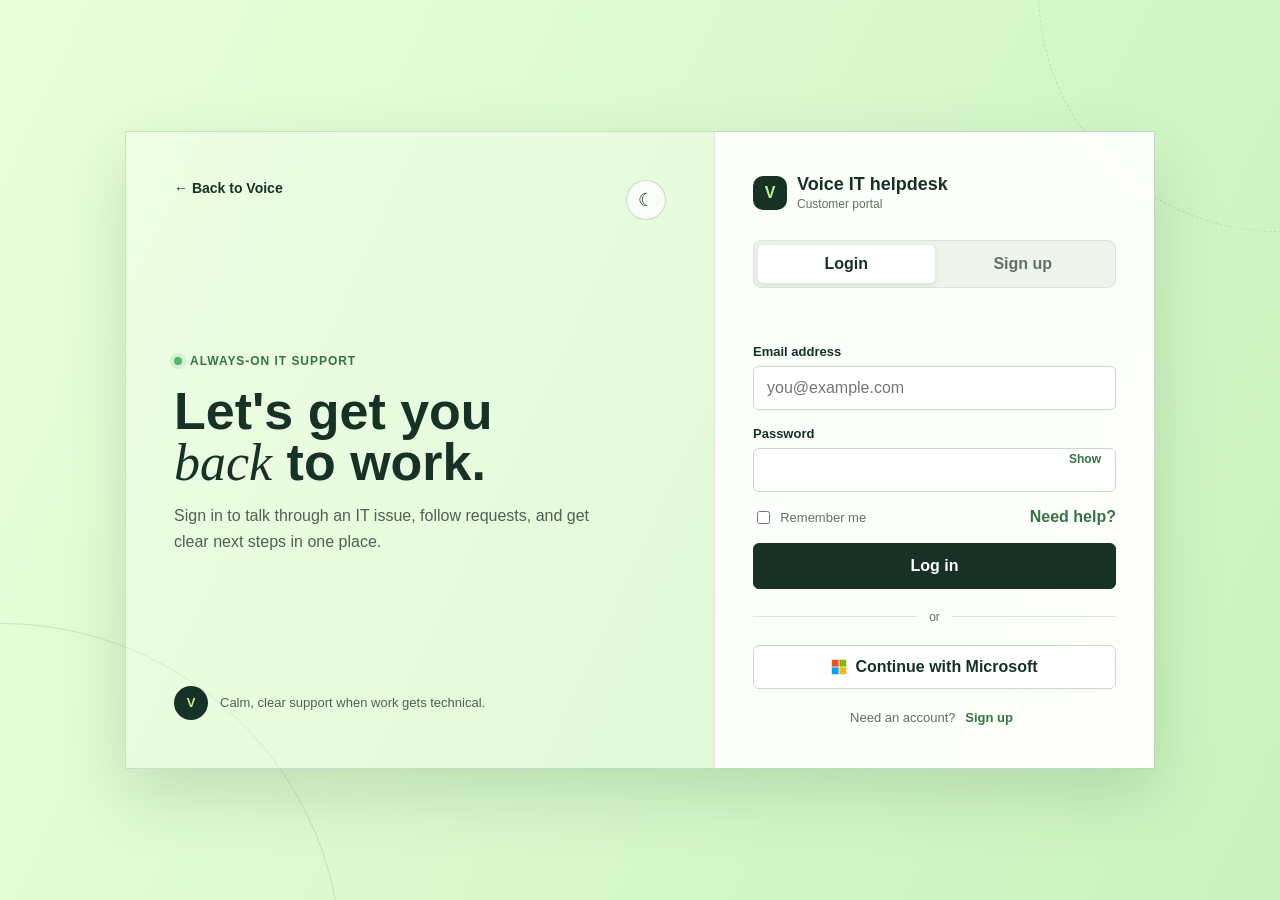
==== commit fce2f3b4: "UI changes" ====
--- a/frontend/Login.html
+++ b/frontend/Login.html
@@ -60,6 +60,10 @@
         .message p { margin: 0; }
         .message.user { align-self: flex-end; background: #f1efe8; }
         .message.agent { align-self: flex-start; background: #ffffff; border: 1px solid #e0ded6; }
+        .message-composer { display: flex; gap: 8px; margin-top: 1rem; align-items: flex-end; }
+        .message-composer textarea { flex: 1; min-height: 42px; max-height: 120px; resize: vertical; padding: 10px 12px; border: 1px solid #d3d1c7; border-radius: 8px; font: inherit; }
+        .message-composer button { min-height: 42px; padding: 10px 16px; border: 1px solid #185fa5; border-radius: 8px; background: #185fa5; color: #ffffff; cursor: pointer; }
+        .message-composer button:disabled { opacity: 0.6; cursor: not-allowed; }
         .controls { display: flex; gap: 8px; margin-top: 1.25rem; }
         .controls button, .dashboard-toolbar button { flex: 1; padding: 8px 12px; border-radius: 8px; border: 1px solid #d3d1c7; background: #ffffff; color: #1d2433; font-size: 14px; cursor: pointer; }
         .controls button:hover, .dashboard-toolbar button:hover { background: #f5f4ef; }
@@ -83,7 +87,43 @@
         .dashboard-toolbar button { flex: none; }
         .dashboard-title { font-size: 15px; font-weight: 600; }
         #create-btn { margin-left: auto; }
+        .ticket-modal { position: fixed; inset: 0; display: grid; place-items: center; padding: 1rem; background: rgba(15, 25, 38, 0.35); z-index: 20; }
+        .ticket-modal.hidden { display: none; }
+        .ticket-modal-card { width: min(100%, 440px); background: #ffffff; border: 1px solid #dfe5ef; border-radius: 12px; padding: 1.25rem; box-shadow: 0 18px 40px rgba(14, 23, 38, 0.18); }
+        .ticket-modal-header { display: flex; align-items: center; justify-content: space-between; gap: 1rem; }
+        .ticket-modal-header h2 { margin: 0; font-size: 1.1rem; }
+        .ticket-modal-close { border: none; background: transparent; color: #5f6b7a; font-size: 1.5rem; cursor: pointer; }
+        .ticket-modal label { display: block; margin: 1rem 0 0.45rem; color: #2f3d52; font-size: 0.92rem; font-weight: 600; }
+        .ticket-modal textarea { width: 100%; min-height: 110px; resize: vertical; border: 1px solid #d7e1ec; border-radius: 10px; padding: 0.8rem; font: inherit; }
+        .ticket-modal-actions { display: flex; justify-content: flex-end; gap: 0.6rem; margin-top: 1rem; }
+        .ticket-modal-actions button { border: 1px solid #d3d9e4; border-radius: 10px; padding: 0.65rem 0.9rem; cursor: pointer; }
+        .ticket-modal-actions .submit-ticket { background: #0f4c81; color: #ffffff; border-color: #0f4c81; }
+        /* Voice landing-page visual language for the authentication experience. */
+        :root { --ink: #183126; --sub: #617168; --paper: #f6f6f0; --lime: #b9f58a; --mint: #dcf8d3; --line: #dce5db; --green: #347543; }
+        body { background: var(--paper); color: var(--ink); }
+        .auth-screen { min-height: 100vh; display: grid; place-items: center; padding: 32px 20px; background: linear-gradient(115deg, #eaffdc, #c9f2bd); overflow: hidden; position: relative; }
+        .auth-screen::before, .auth-screen::after { content: ""; position: absolute; border: 1px solid rgba(52, 117, 67, .17); border-radius: 50%; pointer-events: none; }
+        .auth-screen::before { width: 680px; height: 680px; left: -340px; bottom: -405px; }
+        .auth-screen::after { width: 480px; height: 480px; right: -240px; top: -250px; border-style: dashed; }
+        .auth-layout { width: min(100%, 1030px); min-height: 610px; display: grid; grid-template-columns: 1fr 440px; position: relative; z-index: 1; border: 1px solid rgba(24, 49, 38, .15); background: rgba(255,255,255,.28); box-shadow: 0 25px 60px rgba(35, 84, 50, .17); }
+        .auth-aside { padding: 48px; display: flex; flex-direction: column; justify-content: space-between; color: var(--ink); }
+        .back-link { align-self: flex-start; display: inline-flex; align-items: center; gap: 8px; color: var(--ink); font-size: 14px; font-weight: 750; text-decoration: none; }
+        .back-link:hover { color: var(--green); }
+        .welcome-copy { max-width: 435px; }
+        .eyebrow { display: inline-flex; align-items: center; gap: 8px; color: var(--green); font-size: 12px; font-weight: 800; text-transform: uppercase; letter-spacing: .08em; }
+        .eyebrow i { width: 8px; height: 8px; background: #50b66b; border-radius: 50%; box-shadow: 0 0 0 4px rgba(80,182,107,.17); }
+        .welcome-copy h1 { margin: 17px 0 14px; max-width: 400px; font-size: 52px; line-height: .98; letter-spacing: 0; }
+        .welcome-copy h1 em { font-family: Georgia, serif; font-weight: 500; }
+        .welcome-copy p { margin: 0; color: #4c6254; font-size: 16px; line-height: 1.6; }
+        .support-note { display: flex; align-items: center; gap: 12px; color: #4c6254; font-size: 13px; }
+        .support-note span { width: 34px; height: 34px; display: grid; place-items: center; border-radius: 50%; background: var(--ink); color: var(--lime); font-weight: 800; }
+        .auth-card { width: 100%; padding: 42px 38px; background: rgba(255,255,255,.94); border: 0; border-left: 1px solid rgba(24,49,38,.12); border-radius: 0; box-shadow: none; }
+        .brand-row { gap: 10px; margin-bottom: 29px; }.brand-icon { width: 34px; height: 34px; border-radius: 10px; background: var(--ink); color: var(--lime); }.brand-title { font-size: 18px; font-weight: 850; }.brand-subtitle { color: var(--sub); font-size: 12px; margin-top: 2px; }
+        .auth-tabs { background: #eef4eb; border: 1px solid var(--line); border-radius: 8px; padding: 4px; margin-bottom: 23px; }.auth-tab { color: var(--sub); border-radius: 5px; padding: 10px 12px; font-weight: 750; }.auth-tab.active { color: var(--ink); box-shadow: 0 2px 7px rgba(24,49,38,.11); }
+        .field label { margin-bottom: 7px; color: var(--ink); font-size: 13px; font-weight: 750; }.field input { border-color: #cbd8cc; border-radius: 6px; padding: 12px 13px; color: var(--ink); }.field input:focus { outline: none; border-color: #55a764; box-shadow: 0 0 0 3px rgba(85,167,100,.16); }.toggle-password { right: 9px; color: var(--green); font-size: 12px; font-weight: 800; }.checkbox-row { color: var(--sub); font-size: 13px; }.text-link, .link-button { color: var(--green); font-weight: 750; }
+        .primary-btn { border-color: var(--ink); border-radius: 6px; background: var(--ink); padding: 13px 16px; font-weight: 800; transition: transform .18s, background .18s; }.primary-btn:hover { background: #315642; transform: translateY(-1px); }.secondary-btn { border-color: #cbd8cc; border-radius: 6px; color: var(--ink); padding: 12px 16px; font-weight: 750; }.secondary-btn:hover { background: #f5f9f2; }.divider { margin: 21px 0; color: var(--sub); font-size: 12px; }.divider::before, .divider::after { background: var(--line); }.auth-footer { color: var(--sub); margin: 20px 0 0; font-size: 13px; }
         @media (max-width: 640px) {
+            .auth-screen { padding: 0; display: block; }.auth-layout { min-height: 100vh; display: block; border: 0; }.auth-aside { min-height: 245px; padding: 27px 24px; }.welcome-copy { margin-top: 36px; }.welcome-copy h1 { font-size: 38px; }.welcome-copy p, .support-note { display: none; }.auth-card { padding: 30px 24px 40px; border-left: 0; }
             body { padding: 0; }
             .app-card { border-radius: 0; }
             .chat-layout { grid-template-columns: 1fr; }
@@ -92,11 +132,95 @@
             .ticket-row { grid-template-columns: 1fr; gap: 0.3rem; padding: 0.8rem 0.9rem; }
             .ticket-row.header-row { display: none; }
         }
-    </style>
+        :root[data-theme="dark"] body { background: #102019; color: #edf6e8; }
+        :root[data-theme="dark"] .auth-screen { background: linear-gradient(115deg, #183b26, #245c38); }
+        :root[data-theme="dark"] .auth-layout { background: rgba(12, 30, 19, .58); border-color: rgba(200, 245, 143, .2); box-shadow: 0 25px 60px rgba(0, 0, 0, .3); }
+        :root[data-theme="dark"] .auth-card { background: rgba(18, 38, 26, .97); border-color: rgba(200, 245, 143, .15); }
+        :root[data-theme="dark"] .back-link, :root[data-theme="dark"] .welcome-copy h1, :root[data-theme="dark"] .brand-title, :root[data-theme="dark"] .field label { color: #edf6e8; }
+        :root[data-theme="dark"] .welcome-copy p, :root[data-theme="dark"] .support-note, :root[data-theme="dark"] .brand-subtitle, :root[data-theme="dark"] .checkbox-row, :root[data-theme="dark"] .auth-footer { color: #b5c9b8; }
+        :root[data-theme="dark"] .auth-tabs { background: #183423; border-color: #3d6548; }
+        :root[data-theme="dark"] .auth-tab.active { background: #294d35; color: #edf6e8; }
+        :root[data-theme="dark"] .field input, :root[data-theme="dark"] .secondary-btn { background: #152c1e; border-color: #426a4b; color: #edf6e8; }
+        :root[data-theme="dark"] .secondary-btn:hover { background: #203d2a; }
+        :root[data-theme="dark"] .primary-btn { background: #b9f58a; border-color: #b9f58a; color: #183126; }
+        :root[data-theme="dark"] .app-card, :root[data-theme="dark"] .profile-menu, :root[data-theme="dark"] .ticket-modal-card { background: #152c1e; border-color: #426a4b; color: #edf6e8; }
+        :root[data-theme="dark"] .app-header, :root[data-theme="dark"] .chat-panel, :root[data-theme="dark"] .ticket-row { border-color: #426a4b; }
+        :root[data-theme="dark"] .message.agent, :root[data-theme="dark"] .ticket-card, :root[data-theme="dark"] .controls button, :root[data-theme="dark"] .dashboard-toolbar button { background: #1b3426; border-color: #426a4b; color: #edf6e8; }
+        :root[data-theme="dark"] .message.user, :root[data-theme="dark"] .stat-card, :root[data-theme="dark"] .ticket-row.header-row { background: #294d35; color: #edf6e8; }
+        .auth-aside-top { display: flex; align-items: center; justify-content: space-between; gap: 16px; }
+        .theme-toggle { width: 40px; height: 40px; border: 1px solid rgba(24,49,38,.18); border-radius: 50%; background: rgba(255,255,255,.7); color: var(--ink); display: grid; place-items: center; font-size: 18px; line-height: 1; cursor: pointer; transition: transform .2s, background .2s; }
+        .theme-toggle:hover { transform: translateY(-2px); background: #fff; }
+        :root[data-theme="dark"] .theme-toggle { background: #1b3426; border-color: #4f7058; color: var(--lime); }
+        .app-card { position: relative; }
+        .app-brand-controls { display: flex; align-items: center; gap: 9px; }
+        .app-header-icon { width: 32px; height: 32px; padding: 0; border: 1px solid #d7e1ec; border-radius: 50%; background: #ffffff; color: #185fa5; display: grid; place-items: center; font-size: 15px; line-height: 1; cursor: pointer; transition: transform .18s, background .18s; }
+        .app-header-icon:hover { background: #edf3fa; transform: translateY(-1px); }
+        .app-settings-panel { display: none; position: absolute; top: 57px; left: 14px; z-index: 12; width: min(290px, calc(100% - 28px)); padding: 15px; background: #ffffff; border: 1px solid #dfe5ef; border-radius: 8px; box-shadow: 0 16px 35px rgba(14, 23, 38, .18); }
+        .app-settings-panel.open { display: block; animation: panel-in .18s ease-out; }
+        .settings-header { display: flex; align-items: center; justify-content: space-between; gap: 12px; margin-bottom: 4px; }
+        .settings-header h2 { margin: 0; font-size: 15px; }
+        .settings-close { width: 28px; height: 28px; padding: 0; border: none; background: transparent; color: #5f6b7a; font-size: 20px; line-height: 1; cursor: pointer; }
+        .settings-description { margin: 0 0 14px; color: #5f6b7a; font-size: 12px; line-height: 1.45; }
+        .settings-group { padding-top: 13px; border-top: 1px solid #e0ded6; }
+        .settings-group + .settings-group { margin-top: 13px; }
+        .settings-group-label { display: block; margin-bottom: 8px; color: #42536a; font-size: 12px; font-weight: 700; }
+        .settings-segmented { display: grid; grid-template-columns: repeat(2, 1fr); gap: 6px; }
+        .settings-choice { border: 1px solid #d7e1ec; border-radius: 6px; background: #ffffff; color: #2f3d52; padding: 8px; font-size: 12px; font-weight: 700; cursor: pointer; }
+        .settings-choice.active { border-color: #55a764; background: #e7f6e2; color: #1f6433; }
+        :root[data-chat-density="compact"] .chat-panel, :root[data-chat-density="compact"] .sidebar { padding: .7rem; }
+        :root[data-chat-density="compact"] .message-list { gap: 6px; min-height: 92px; }
+        :root[data-chat-density="compact"] .message { padding: 6px 9px; }
+        :root[data-theme="dark"] .app-header-icon, :root[data-theme="dark"] .app-settings-panel, :root[data-theme="dark"] .settings-choice { background: #1b3426; border-color: #426a4b; color: #edf6e8; }
+        :root[data-theme="dark"] .app-header-icon { color: var(--lime); }
+        :root[data-theme="dark"] .settings-description, :root[data-theme="dark"] .settings-group-label, :root[data-theme="dark"] .settings-close { color: #b5c9b8; }
+        :root[data-theme="dark"] .settings-group { border-color: #426a4b; }
+        :root[data-theme="dark"] .settings-choice.active { background: #315c3e; border-color: var(--lime); color: var(--lime); }
+        @keyframes panel-in { from { opacity: 0; transform: translateY(-6px); } to { opacity: 1; transform: translateY(0); } }
+        </style>
+        <script>
+            (() => {
+                const key = 'voice-theme';
+                const theme = localStorage.getItem(key) || (matchMedia('(prefers-color-scheme: dark)').matches ? 'dark' : 'light');
+                const applyTheme = (value) => {
+                    document.documentElement.dataset.theme = value;
+                    document.querySelectorAll('[data-theme-toggle]').forEach((button) => {
+                    const icon = button.querySelector('[data-theme-icon]');
+                    if (icon) icon.textContent = String.fromCharCode(value === 'dark' ? 9728 : 9790);
+                    if (button) {
+                        const label = `Switch to ${value === 'dark' ? 'light' : 'dark'} mode`;
+                        button.setAttribute('aria-label', label);
+                        button.title = label;
+                    }
+                    });
+                    document.querySelectorAll('[data-app-theme]').forEach((choice) => {
+                        const active = choice.dataset.appTheme === value;
+                        choice.classList.toggle('active', active);
+                        choice.setAttribute('aria-pressed', active);
+                    });
+                };
+                document.documentElement.dataset.theme = theme;
+                window.setTheme = (value) => { localStorage.setItem(key, value); applyTheme(value); };
+                window.toggleTheme = () => window.setTheme(document.documentElement.dataset.theme === 'dark' ? 'light' : 'dark');
+                document.addEventListener('DOMContentLoaded', () => applyTheme(theme));
+            })();
+        </script>
 </head>
 <body>
     <!-- Auth Screen -->
     <div id="auth-screen" class="auth-screen">
+        <div class="auth-layout">
+        <section class="auth-aside" aria-label="Voice IT helpdesk">
+            <div class="auth-aside-top">
+                <a class="back-link" href="index.html">&larr; Back to Voice</a>
+                <button class="theme-toggle" data-theme-toggle type="button" onclick="toggleTheme()" aria-label="Switch color mode" title="Switch color mode"><span data-theme-icon aria-hidden="true">&#9790;</span></button>
+            </div>
+            <div class="welcome-copy">
+                <span class="eyebrow"><i></i> Always-on IT support</span>
+                <h1>Let's get you <em>back</em> to work.</h1>
+                <p>Sign in to talk through an IT issue, follow requests, and get clear next steps in one place.</p>
+            </div>
+            <div class="support-note"><span>V</span> Calm, clear support when work gets technical.</div>
+        </section>
         <div class="auth-card">
             <div class="brand-row">
                 <div class="brand-icon">V</div>
@@ -150,14 +274,19 @@
                 <button type="button" id="auth-switch" class="link-button">Sign up</button>
             </div>
         </div>
+        </div>
     </div>
 
     <!-- App Shell (Hidden by default) -->
     <div id="app-shell" class="hidden">
         <div class="app-card">
             <div class="app-header">
-                <div class="brand-icon" style="width: 32px; height: 32px; font-size: 14px;">V</div>
-                <div class="app-title">Voice IT helpdesk</div>
+                <div class="app-brand-controls">
+                    <div class="brand-icon" style="width: 32px; height: 32px; font-size: 14px;">V</div>
+                    <div class="app-title">Voice IT helpdesk</div>
+                    <button class="app-header-icon" data-theme-toggle type="button" onclick="toggleTheme()" aria-label="Switch color mode" title="Switch color mode"><span data-theme-icon aria-hidden="true">&#9790;</span></button>
+                    <button id="app-settings-toggle" class="app-header-icon" type="button" aria-label="Open settings" aria-controls="app-settings-panel" aria-expanded="false" title="Settings"><span aria-hidden="true">&#9881;</span></button>
+                </div>
                 <div class="session-status">
                     <span class="status-dot"></span>
                     <span id="session-label">Session active</span>
@@ -170,6 +299,27 @@
                     </div>
                 </div>
             </div>
+            <section id="app-settings-panel" class="app-settings-panel" aria-label="Helpdesk settings">
+                <div class="settings-header">
+                    <h2>Settings</h2>
+                    <button id="close-app-settings" class="settings-close" type="button" aria-label="Close settings">&times;</button>
+                </div>
+                <p class="settings-description">Personalize how your helpdesk workspace looks.</p>
+                <div class="settings-group">
+                    <span class="settings-group-label">Appearance</span>
+                    <div class="settings-segmented">
+                        <button class="settings-choice" type="button" data-app-theme="light">Light</button>
+                        <button class="settings-choice" type="button" data-app-theme="dark">Dark</button>
+                    </div>
+                </div>
+                <div class="settings-group">
+                    <span class="settings-group-label">Conversation spacing</span>
+                    <div class="settings-segmented">
+                        <button class="settings-choice" type="button" data-density="comfortable">Comfortable</button>
+                        <button class="settings-choice" type="button" data-density="compact">Compact</button>
+                    </div>
+                </div>
+            </section>
             
             <div id="chat-view" class="chat-layout">
                 <div class="chat-panel">
@@ -178,6 +328,10 @@
                         Listening...
                     </div>
                     <div id="message-list" class="message-list"></div>
+                    <div class="message-composer">
+                        <textarea id="message-input" rows="2" placeholder="Type your IT issue..."></textarea>
+                        <button id="send-message-btn" type="button">Send</button>
+                    </div>
                     <div class="controls">
                         <button id="start-btn">Start conversation</button>
                         <button id="tickets-btn">My tickets</button>
@@ -221,6 +375,21 @@
                         <div id="ticket-rows"></div>
                     </div>
                 </div>
+            </div>
+        </div>
+    </div>
+
+    <div id="ticket-modal" class="ticket-modal hidden" role="dialog" aria-modal="true" aria-labelledby="ticket-modal-title">
+        <div class="ticket-modal-card">
+            <div class="ticket-modal-header">
+                <h2 id="ticket-modal-title">Create a ticket</h2>
+                <button id="close-ticket-modal" class="ticket-modal-close" type="button" aria-label="Close">&times;</button>
+            </div>
+            <label for="ticket-issue">Describe your IT issue</label>
+            <textarea id="ticket-issue" placeholder="Example: VPN is not connecting"></textarea>
+            <div class="ticket-modal-actions">
+                <button id="cancel-ticket" type="button">Cancel</button>
+                <button id="submit-ticket" class="submit-ticket" type="button">Create ticket</button>
             </div>
         </div>
     </div>
@@ -243,6 +412,9 @@
         const profileMenu = document.getElementById("profile-menu");
         const logoutBtn = document.getElementById("logout-btn");
         const settingsBtn = document.getElementById("settings-btn");
+        const appSettingsToggle = document.getElementById("app-settings-toggle");
+        const appSettingsPanel = document.getElementById("app-settings-panel");
+        const closeAppSettingsBtn = document.getElementById("close-app-settings");
         const sessionLabel = document.getElementById("session-label");
         const chatView = document.getElementById("chat-view");
         const dashboardView = document.getElementById("dashboard-view");
@@ -251,12 +423,17 @@
         const createBtn = document.getElementById("create-btn");
         const startBtn = document.getElementById("start-btn");
         const messageList = document.getElementById("message-list");
+        const messageInput = document.getElementById("message-input");
+        const sendMessageBtn = document.getElementById("send-message-btn");
         const sidebarTickets = document.getElementById("sidebar-tickets");
         const ticketRows = document.getElementById("ticket-rows");
         const statOpen = document.getElementById("stat-open");
         const statProgress = document.getElementById("stat-progress");
         const statResolved = document.getElementById("stat-resolved");
         const msLoginBtn = document.getElementById("ms-login-btn");
+        const ticketModal = document.getElementById("ticket-modal");
+        const ticketIssue = document.getElementById("ticket-issue");
+        const submitTicketBtn = document.getElementById("submit-ticket");
 
         function setAuthMessage(message, type = "error") {
             authMessageEl.textContent = message || "";
@@ -321,6 +498,22 @@
             updateProfile();
         }
 
+        function setChatDensity(density) {
+            document.documentElement.dataset.chatDensity = density;
+            localStorage.setItem("voice-chat-density", density);
+            document.querySelectorAll("[data-density]").forEach((choice) => {
+                const active = choice.dataset.density === density;
+                choice.classList.toggle("active", active);
+                choice.setAttribute("aria-pressed", active);
+            });
+        }
+
+        function setAppSettingsOpen(open) {
+            appSettingsPanel.classList.toggle("open", open);
+            appSettingsToggle.setAttribute("aria-expanded", String(open));
+            if (open) profileMenu.classList.remove("open");
+        }
+
         async function apiFetch(path, options = {}) {
             const requestHeaders = { Accept: "application/json", ...(options.headers || {}) };
             if (options.body && !requestHeaders["Content-Type"]) requestHeaders["Content-Type"] = "application/json";
@@ -338,7 +531,7 @@
         async function checkAuthState() {
             try {
                 state.user = await apiFetch("/auth/me");
-                showAppView();
+                window.location.href = "main.html";
             } catch (error) {
                 state.user = null;
                 showAuthView();
@@ -358,8 +551,27 @@
         function addMessage(role, text) {
             const el = document.createElement("div");
             el.className = `message ${role}`;
-            el.innerHTML = `<p class="role">${role === "user" ? "User" : "Agent"}</p><p>${text}</p>`;
+            const roleLabel = document.createElement("p");
+            roleLabel.className = "role";
+            roleLabel.textContent = role === "user" ? "You" : "Agent";
+            const messageText = document.createElement("p");
+            messageText.textContent = text;
+            el.append(roleLabel, messageText);
             messageList.appendChild(el);
+            messageList.scrollTop = messageList.scrollHeight;
+        }
+
+        async function sendUserMessage(text) {
+            if (!sessionId) {
+                const response = await apiFetch("/session/start", { method: "POST" });
+                sessionId = response.session_id;
+            }
+            addMessage("user", text);
+            const message = await apiFetch("/message", {
+                method: "POST",
+                body: JSON.stringify({ session_id: sessionId, text })
+            });
+            addMessage("agent", message.text);
         }
 
         function renderSidebarTickets(tickets) {
@@ -415,7 +627,7 @@
                 if (!email || !password) throw new Error("Email and password are required.");
                 const user = await apiFetch("/auth/login", { method: "POST", body: JSON.stringify({ email, password }) });
                 state.user = user;
-                showAppView();
+                window.location.href = "main.html";
             } catch (error) {
                 setAuthMessage(error.message || "Unable to process your request.");
             }
@@ -449,6 +661,7 @@
         profileBtn.addEventListener("click", () => profileMenu.classList.toggle("open"));
         document.addEventListener("click", (event) => {
             if (!profileBtn.contains(event.target) && !profileMenu.contains(event.target)) profileMenu.classList.remove("open");
+            if (!appSettingsToggle.contains(event.target) && !appSettingsPanel.contains(event.target)) setAppSettingsOpen(false);
         });
         logoutBtn.addEventListener("click", async () => {
             try { 
@@ -458,26 +671,73 @@
             } 
             catch (error) { console.error("Logout failed:", error); showAuthView(); }
         });
-        settingsBtn.addEventListener("click", () => alert("Settings screen not built yet — placeholder for now."));
+        appSettingsToggle.addEventListener("click", () => setAppSettingsOpen(!appSettingsPanel.classList.contains("open")));
+        closeAppSettingsBtn.addEventListener("click", () => setAppSettingsOpen(false));
+        settingsBtn.addEventListener("click", (event) => { event.stopPropagation(); setAppSettingsOpen(true); });
+        document.querySelectorAll("[data-app-theme]").forEach((choice) => {
+            choice.addEventListener("click", () => setTheme(choice.dataset.appTheme));
+        });
+        document.querySelectorAll("[data-density]").forEach((choice) => {
+            choice.addEventListener("click", () => setChatDensity(choice.dataset.density));
+        });
+        document.addEventListener("keydown", (event) => {
+            if (event.key === "Escape") { setAppSettingsOpen(false); profileMenu.classList.remove("open"); }
+        });
         ticketsBtn.addEventListener("click", async () => { chatView.classList.add("hidden"); dashboardView.classList.remove("hidden"); await loadTickets(); });
         backBtn.addEventListener("click", () => { dashboardView.classList.add("hidden"); chatView.classList.remove("hidden"); });
         startBtn.addEventListener("click", async () => {
-            const response = await apiFetch("/session/start", { method: "POST" });
-            sessionId = response.session_id;
-            addMessage("user", "My VPN isn't working");
-            const msg = await apiFetch("/message", { method: "POST", body: JSON.stringify({ session_id: sessionId, text: "My VPN isn't working" }) });
-            addMessage("agent", msg.text);
-        });
-        createBtn.addEventListener("click", async () => {
-            const issue = prompt("Describe the issue:", "New ticket");
-            if (!issue) return;
-            await apiFetch("/tickets", { method: "POST", body: JSON.stringify({ issue }) });
-            await loadTickets();
+            startBtn.disabled = true;
+            try { await sendUserMessage("My VPN isn't working"); }
+            catch (error) { addMessage("agent", "I could not start the conversation. Please try again."); }
+            finally { startBtn.disabled = false; }
+        });
+        sendMessageBtn.addEventListener("click", async () => {
+            const text = messageInput.value.trim();
+            if (!text) return;
+            messageInput.value = "";
+            sendMessageBtn.disabled = true;
+            try { await sendUserMessage(text); }
+            catch (error) { addMessage("agent", "I could not send that message. Please try again."); }
+            finally { sendMessageBtn.disabled = false; messageInput.focus(); }
+        });
+        messageInput.addEventListener("keydown", (event) => {
+            if (event.key === "Enter" && !event.shiftKey) {
+                event.preventDefault();
+                sendMessageBtn.click();
+            }
+        });
+        function closeTicketModal() {
+            ticketModal.classList.add("hidden");
+            ticketIssue.value = "";
+        }
+        createBtn.addEventListener("click", () => {
+            ticketModal.classList.remove("hidden");
+            ticketIssue.focus();
+        });
+        document.getElementById("close-ticket-modal").addEventListener("click", closeTicketModal);
+        document.getElementById("cancel-ticket").addEventListener("click", closeTicketModal);
+        ticketModal.addEventListener("click", (event) => {
+            if (event.target === ticketModal) closeTicketModal();
+        });
+        submitTicketBtn.addEventListener("click", async () => {
+            const issue = ticketIssue.value.trim();
+            if (!issue) { ticketIssue.focus(); return; }
+            submitTicketBtn.disabled = true;
+            try {
+                await apiFetch("/tickets", { method: "POST", body: JSON.stringify({ issue }) });
+                closeTicketModal();
+                await loadTickets();
+            } catch (error) {
+                console.error("Ticket creation failed:", error);
+            } finally {
+                submitTicketBtn.disabled = false;
+            }
         });
 
         bindAuthControls();
         setAuthMode("login");
+        setChatDensity(localStorage.getItem("voice-chat-density") || "comfortable");
         checkAuthState();
     </script>
 </body>
-</html>+</html>
